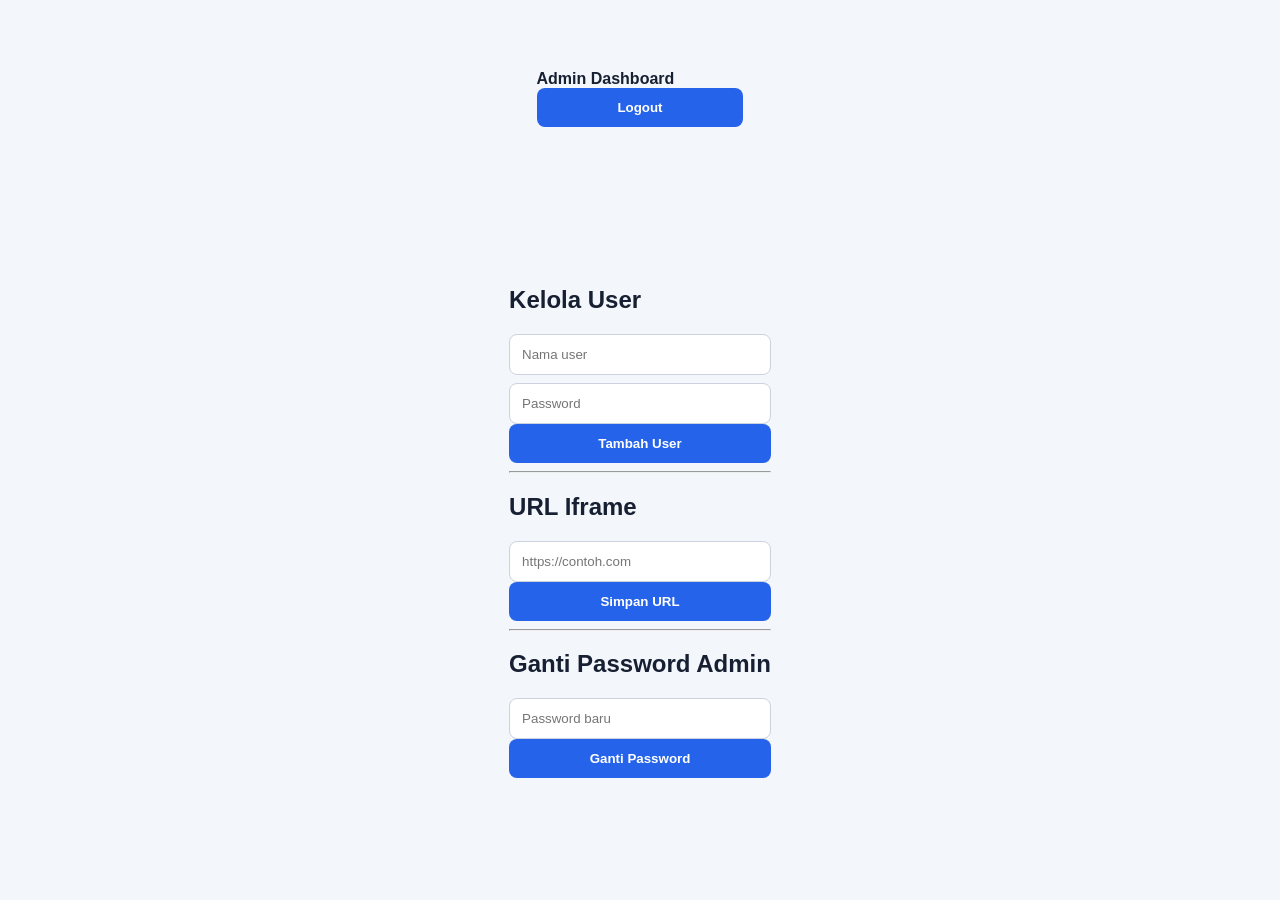
==== admin.html @ c2f26271 "Add admin dashboard UI" ====
<!doctype html><html lang="id"><head><meta charset="UTF-8"><meta name="viewport" content="width=device-width,initial-scale=1"><title>Admin</title><link rel="stylesheet" href="style.css"></head><body class="page"><header><strong>Admin Dashboard</strong><button id="logout">Logout</button></header><main class="panel"><h2>Kelola User</h2><form id="add"><input id="newUser" placeholder="Nama user" required><input id="newPass" type="password" placeholder="Password" required><button>Tambah User</button></form><div id="users"></div><hr><h2>URL Iframe</h2><form id="iframe"><input id="url" type="url" placeholder="https://contoh.com" required><button>Simpan URL</button></form><hr><h2>Ganti Password Admin</h2><form id="adminpass"><input id="adminPass" type="password" placeholder="Password baru" required><button>Ganti Password</button></form><p id="msg"></p></main><script>const msg=document.getElementById('msg');async function init(){const r=await fetch('/api/me');const d=await r.json();if(!d.authenticated||d.user.role!=='admin')return location='/';loadUsers();}async function loadUsers(){const r=await fetch('/api/admin/users');const a=await r.json();document.getElementById('users').innerHTML=a.map(u=>`<div class="user"><b>${u.username}</b> <small>${u.role}</small> <button onclick="toggleUser(${u.id},${!u.active})">${u.active?'Nonaktifkan':'Aktifkan'}</button> ${u.role==='user'?`<button onclick="changePass(${u.id})">Ganti Password</button><button onclick="delUser(${u.id})">Hapus</button>`:''}</div>`).join('');}async function toggleUser(id,active){await fetch('/api/admin/users/'+id,{method:'PUT',headers:{'content-type':'application/json'},body:JSON.stringify({active})});loadUsers()}async function changePass(id){const p=prompt('Password baru:');if(!p)return;const r=await fetch('/api/admin/users/'+id+'/password',{method:'POST',headers:{'content-type':'application/json'},body:JSON.stringify({password:p})});msg.textContent=r.ok?'Password user berhasil diganti':'Gagal mengganti password';}async function delUser(id){if(confirm('Hapus user ini?')){await fetch('/api/admin/users/'+id,{method:'DELETE'});loadUsers()}}document.getElementById('add').onsubmit=async e=>{e.preventDefault();const r=await fetch('/api/admin/users',{method:'POST',headers:{'content-type':'application/json'},body:JSON.stringify({username:newUser.value,password:newPass.value})});msg.textContent=r.ok?'User dibuat':'Gagal membuat user';if(r.ok){e.target.reset();loadUsers()}};document.getElementById('iframe').onsubmit=async e=>{e.preventDefault();const r=await fetch('/api/admin/iframe',{method:'PUT',headers:{'content-type':'application/json'},body:JSON.stringify({url:url.value})});msg.textContent=r.ok?'URL iframe disimpan':'Gagal menyimpan URL'};document.getElementById('adminpass').onsubmit=async e=>{e.preventDefault();const r=await fetch('/api/admin/users/1/password',{method:'POST',headers:{'content-type':'application/json'},body:JSON.stringify({password:adminPass.value})});msg.textContent=r.ok?'Password admin berhasil diganti':'Gagal mengganti password';e.target.reset()};document.getElementById('logout').onclick=async()=>{await fetch('/api/logout',{method:'POST'});location='/'};init();</script></body></html>
---- style.css ----
*{box-sizing:border-box}body{margin:0;font-family:Arial,sans-serif;background:#f3f6fa;color:#172033;min-height:100vh;display:grid;place-items:center}.card{width:min(420px,92vw);background:#fff;padding:32px;border-radius:16px;box-shadow:0 10px 30px #0001}h1{margin-top:0}label{display:block;font-weight:600;margin:16px 0}input{display:block;width:100%;margin-top:8px;padding:12px;border:1px solid #ccd3df;border-radius:8px}button{width:100%;padding:12px;border:0;border-radius:8px;background:#2563eb;color:#fff;font-weight:700;cursor:pointer}#msg{min-height:20px}
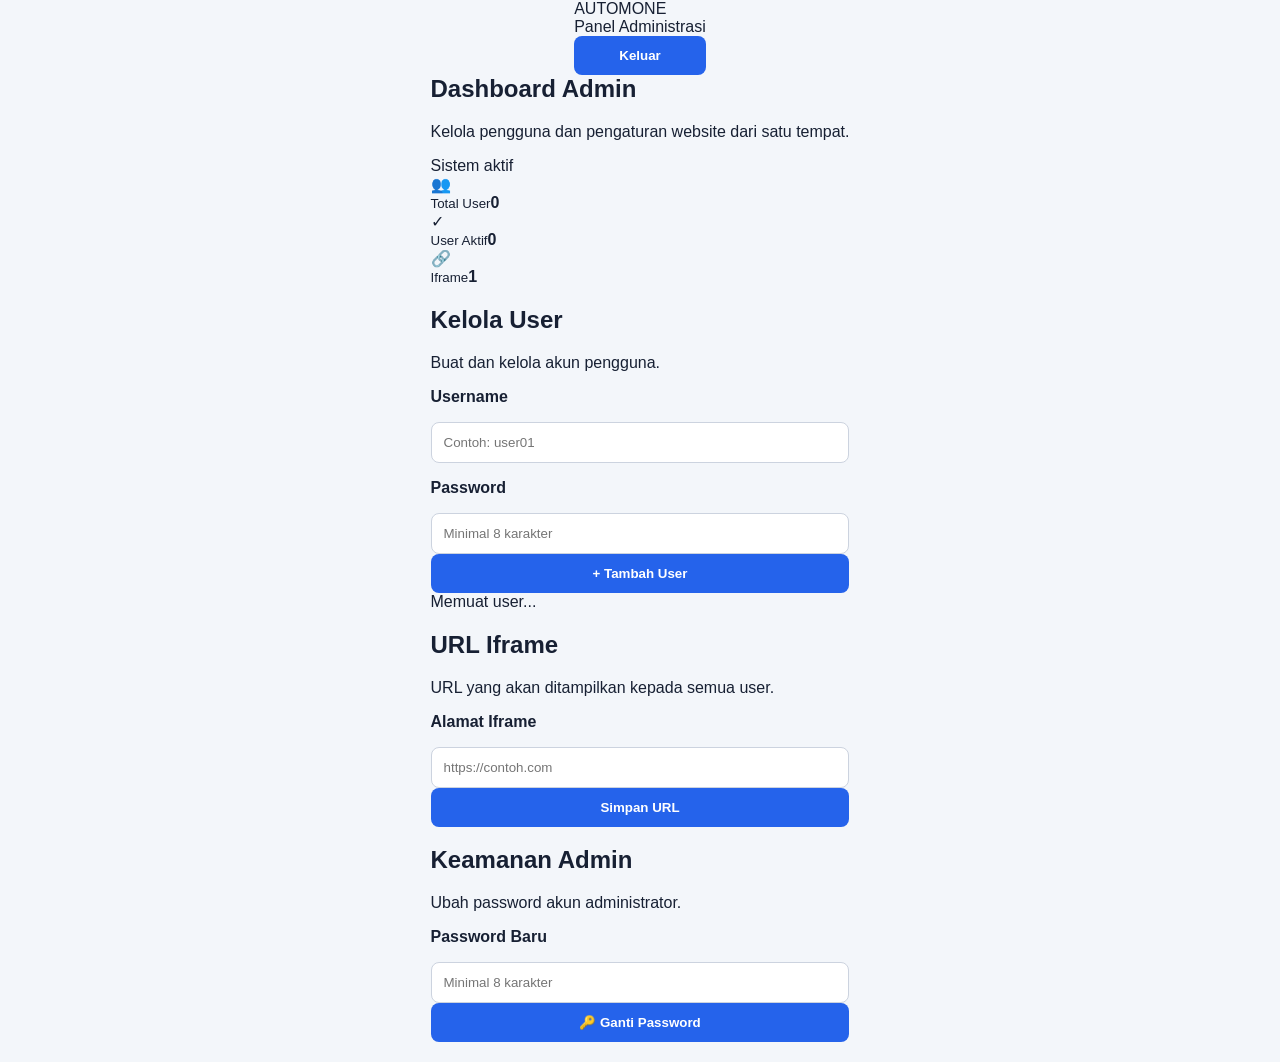
==== commit b5460904: "Perbarui tampilan admin agar lebih mudah digunakan" ====
--- a/admin.html
+++ b/admin.html
@@ -1 +1,84 @@
-<!doctype html><html lang="id"><head><meta charset="UTF-8"><meta name="viewport" content="width=device-width,initial-scale=1"><title>Admin</title><link rel="stylesheet" href="style.css"></head><body class="page"><header><strong>Admin Dashboard</strong><button id="logout">Logout</button></header><main class="panel"><h2>Kelola User</h2><form id="add"><input id="newUser" placeholder="Nama user" required><input id="newPass" type="password" placeholder="Password" required><button>Tambah User</button></form><div id="users"></div><hr><h2>URL Iframe</h2><form id="iframe"><input id="url" type="url" placeholder="https://contoh.com" required><button>Simpan URL</button></form><hr><h2>Ganti Password Admin</h2><form id="adminpass"><input id="adminPass" type="password" placeholder="Password baru" required><button>Ganti Password</button></form><p id="msg"></p></main><script>const msg=document.getElementById('msg');async function init(){const r=await fetch('/api/me');const d=await r.json();if(!d.authenticated||d.user.role!=='admin')return location='/';loadUsers();}async function loadUsers(){const r=await fetch('/api/admin/users');const a=await r.json();document.getElementById('users').innerHTML=a.map(u=>`<div class="user"><b>${u.username}</b> <small>${u.role}</small> <button onclick="toggleUser(${u.id},${!u.active})">${u.active?'Nonaktifkan':'Aktifkan'}</button> ${u.role==='user'?`<button onclick="changePass(${u.id})">Ganti Password</button><button onclick="delUser(${u.id})">Hapus</button>`:''}</div>`).join('');}async function toggleUser(id,active){await fetch('/api/admin/users/'+id,{method:'PUT',headers:{'content-type':'application/json'},body:JSON.stringify({active})});loadUsers()}async function changePass(id){const p=prompt('Password baru:');if(!p)return;const r=await fetch('/api/admin/users/'+id+'/password',{method:'POST',headers:{'content-type':'application/json'},body:JSON.stringify({password:p})});msg.textContent=r.ok?'Password user berhasil diganti':'Gagal mengganti password';}async function delUser(id){if(confirm('Hapus user ini?')){await fetch('/api/admin/users/'+id,{method:'DELETE'});loadUsers()}}document.getElementById('add').onsubmit=async e=>{e.preventDefault();const r=await fetch('/api/admin/users',{method:'POST',headers:{'content-type':'application/json'},body:JSON.stringify({username:newUser.value,password:newPass.value})});msg.textContent=r.ok?'User dibuat':'Gagal membuat user';if(r.ok){e.target.reset();loadUsers()}};document.getElementById('iframe').onsubmit=async e=>{e.preventDefault();const r=await fetch('/api/admin/iframe',{method:'PUT',headers:{'content-type':'application/json'},body:JSON.stringify({url:url.value})});msg.textContent=r.ok?'URL iframe disimpan':'Gagal menyimpan URL'};document.getElementById('adminpass').onsubmit=async e=>{e.preventDefault();const r=await fetch('/api/admin/users/1/password',{method:'POST',headers:{'content-type':'application/json'},body:JSON.stringify({password:adminPass.value})});msg.textContent=r.ok?'Password admin berhasil diganti':'Gagal mengganti password';e.target.reset()};document.getElementById('logout').onclick=async()=>{await fetch('/api/logout',{method:'POST'});location='/'};init();</script></body></html>+<!doctype html>
+<html lang="id">
+<head>
+<meta charset="UTF-8">
+<meta name="viewport" content="width=device-width,initial-scale=1">
+<title>Automone — Admin Dashboard</title>
+<link rel="stylesheet" href="style.css">
+</head>
+<body class="admin-page">
+<header class="admin-header">
+  <div>
+    <div class="brand">AUTOMONE</div>
+    <div class="header-subtitle">Panel Administrasi</div>
+  </div>
+  <button id="logout" class="btn btn-outline">Keluar</button>
+</header>
+
+<main class="admin-main">
+  <section class="welcome">
+    <div>
+      <h1>Dashboard Admin</h1>
+      <p>Kelola pengguna dan pengaturan website dari satu tempat.</p>
+    </div>
+    <div class="status"><span></span> Sistem aktif</div>
+  </section>
+
+  <section class="stats">
+    <div class="stat-card"><div class="stat-icon">👥</div><div><small>Total User</small><strong id="totalUsers">0</strong></div></div>
+    <div class="stat-card"><div class="stat-icon">✓</div><div><small>User Aktif</small><strong id="activeUsers">0</strong></div></div>
+    <div class="stat-card"><div class="stat-icon">🔗</div><div><small>Iframe</small><strong>1</strong></div></div>
+  </section>
+
+  <div class="grid">
+    <section class="admin-card">
+      <div class="card-title"><div><h2>Kelola User</h2><p>Buat dan kelola akun pengguna.</p></div></div>
+      <form id="add" class="add-user-form">
+        <div><label for="newUser">Username</label><input id="newUser" placeholder="Contoh: user01" required></div>
+        <div><label for="newPass">Password</label><input id="newPass" type="password" placeholder="Minimal 8 karakter" minlength="8" required></div>
+        <button class="btn btn-primary" type="submit">+ Tambah User</button>
+      </form>
+      <div id="users" class="user-list"><div class="loading">Memuat user...</div></div>
+    </section>
+
+    <div class="side-column">
+      <section class="admin-card">
+        <div class="card-title"><div><h2>URL Iframe</h2><p>URL yang akan ditampilkan kepada semua user.</p></div></div>
+        <form id="iframe">
+          <label for="url">Alamat Iframe</label>
+          <input id="url" type="url" placeholder="https://contoh.com" required>
+          <button class="btn btn-primary" type="submit">Simpan URL</button>
+        </form>
+      </section>
+
+      <section class="admin-card">
+        <div class="card-title"><div><h2>Keamanan Admin</h2><p>Ubah password akun administrator.</p></div></div>
+        <form id="adminpass">
+          <label for="adminPass">Password Baru</label>
+          <input id="adminPass" type="password" placeholder="Minimal 8 karakter" minlength="8" required>
+          <button class="btn btn-secondary" type="submit">🔑 Ganti Password</button>
+        </form>
+      </section>
+    </div>
+  </div>
+  <div id="msg" class="message"></div>
+</main>
+
+<script>
+const msg=document.getElementById('msg');
+function showMsg(text,ok=false){msg.textContent=text;msg.className='message '+(ok?'success':'error');setTimeout(()=>msg.textContent='',4000)}
+async function init(){const r=await fetch('/api/me');const d=await r.json();if(!d.authenticated||d.user.role!=='admin')return location='/';loadUsers();loadIframe()}
+async function loadUsers(){const r=await fetch('/api/admin/users');const a=await r.json();if(!Array.isArray(a)){showMsg('Gagal memuat daftar user');return}document.getElementById('totalUsers').textContent=a.filter(u=>u.role==='user').length;document.getElementById('activeUsers').textContent=a.filter(u=>u.role==='user'&&u.active).length;const users=a.filter(u=>u.role==='user');document.getElementById('users').innerHTML=users.length?users.map(u=>`<div class="user-row"><div class="user-info"><div class="avatar">${u.username.charAt(0).toUpperCase()}</div><div><b>${escapeHtml(u.username)}</b><small>${u.active?'● Aktif':'● Nonaktif'}</small></div></div><div class="user-actions"><button class="mini ${u.active?'danger':'success-btn'}" onclick="toggleUser(${u.id},${!u.active})">${u.active?'Nonaktifkan':'Aktifkan'}</button><button class="mini" onclick="changePass(${u.id})">Password</button><button class="mini danger" onclick="delUser(${u.id})">Hapus</button></div></div>`).join(''):'<div class="empty">Belum ada user. Gunakan formulir di atas untuk membuat user pertama.</div>'}
+async function loadIframe(){const r=await fetch('/api/iframe');if(r.ok){const d=await r.json();document.getElementById('url').value=d.url||''}}
+function escapeHtml(s){return String(s).replace(/[&<>'"]/g,c=>({'&':'&amp;','<':'&lt;','>':'&gt;',"'":'&#39;','"':'&quot;'}[c]))}
+async function toggleUser(id,active){const r=await fetch('/api/admin/users/'+id,{method:'PUT',headers:{'content-type':'application/json'},body:JSON.stringify({active})});showMsg(r.ok?(active?'User diaktifkan':'User dinonaktifkan'):'Gagal mengubah status',r.ok);if(r.ok)loadUsers()}
+async function changePass(id){const p=prompt('Masukkan password baru user (minimal 8 karakter):');if(!p)return;if(p.length<8)return showMsg('Password minimal 8 karakter');const r=await fetch('/api/admin/users/'+id+'/password',{method:'POST',headers:{'content-type':'application/json'},body:JSON.stringify({password:p})});showMsg(r.ok?'Password user berhasil diganti':'Gagal mengganti password',r.ok)}
+async function delUser(id){if(!confirm('Yakin ingin menghapus user ini? Tindakan ini tidak dapat dibatalkan.'))return;const r=await fetch('/api/admin/users/'+id,{method:'DELETE'});showMsg(r.ok?'User berhasil dihapus':'Gagal menghapus user',r.ok);if(r.ok)loadUsers()}
+document.getElementById('add').onsubmit=async e=>{e.preventDefault();const r=await fetch('/api/admin/users',{method:'POST',headers:{'content-type':'application/json'},body:JSON.stringify({username:newUser.value,password:newPass.value})});showMsg(r.ok?'User berhasil dibuat':'Gagal membuat user',r.ok);if(r.ok){e.target.reset();loadUsers()}}
+document.getElementById('iframe').onsubmit=async e=>{e.preventDefault();const r=await fetch('/api/admin/iframe',{method:'PUT',headers:{'content-type':'application/json'},body:JSON.stringify({url:url.value})});showMsg(r.ok?'URL iframe berhasil disimpan':'Gagal menyimpan URL',r.ok)}
+document.getElementById('adminpass').onsubmit=async e=>{e.preventDefault();const me=await fetch('/api/me').then(r=>r.json());const users=await fetch('/api/admin/users').then(r=>r.json());const admin=users.find(u=>u.username===me.user.username);if(!admin)return showMsg('Admin tidak ditemukan');const r=await fetch('/api/admin/users/'+admin.id+'/password',{method:'POST',headers:{'content-type':'application/json'},body:JSON.stringify({password:adminPass.value})});showMsg(r.ok?'Password admin berhasil diganti.':'Gagal mengganti password',r.ok);if(r.ok)e.target.reset()}
+document.getElementById('logout').onclick=async()=>{await fetch('/api/logout',{method:'POST'});location='/'};
+init();
+</script>
+</body>
+</html>
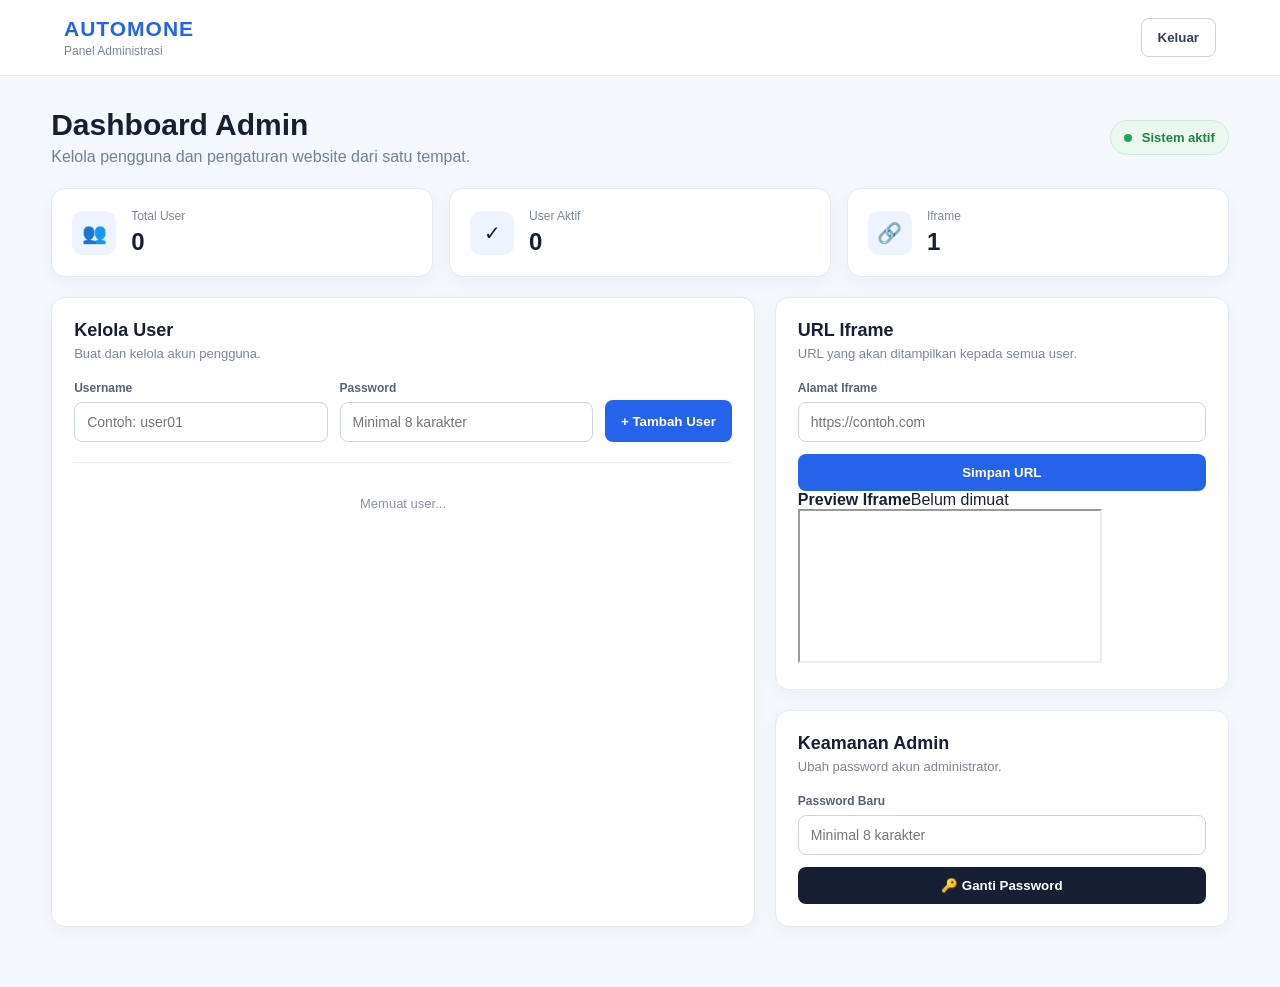
==== commit 568c0c16: "Tambah preview iframe di Admin Dashboard" ====
--- a/admin.html
+++ b/admin.html
@@ -49,6 +49,8 @@
           <input id="url" type="url" placeholder="https://contoh.com" required>
           <button class="btn btn-primary" type="submit">Simpan URL</button>
         </form>
+        <div class="preview-head"><strong>Preview Iframe</strong><span id="previewStatus">Belum dimuat</span></div>
+        <div class="iframe-preview"><iframe id="previewFrame" title="Preview Iframe" loading="lazy" referrerpolicy="strict-origin-when-cross-origin"></iframe></div>
       </section>
 
       <section class="admin-card">
@@ -68,14 +70,15 @@
 const msg=document.getElementById('msg');
 function showMsg(text,ok=false){msg.textContent=text;msg.className='message '+(ok?'success':'error');setTimeout(()=>msg.textContent='',4000)}
 async function init(){const r=await fetch('/api/me');const d=await r.json();if(!d.authenticated||d.user.role!=='admin')return location='/';loadUsers();loadIframe()}
-async function loadUsers(){const r=await fetch('/api/admin/users');const a=await r.json();if(!Array.isArray(a)){showMsg('Gagal memuat daftar user');return}document.getElementById('totalUsers').textContent=a.filter(u=>u.role==='user').length;document.getElementById('activeUsers').textContent=a.filter(u=>u.role==='user'&&u.active).length;const users=a.filter(u=>u.role==='user');document.getElementById('users').innerHTML=users.length?users.map(u=>`<div class="user-row"><div class="user-info"><div class="avatar">${u.username.charAt(0).toUpperCase()}</div><div><b>${escapeHtml(u.username)}</b><small>${u.active?'● Aktif':'● Nonaktif'}</small></div></div><div class="user-actions"><button class="mini ${u.active?'danger':'success-btn'}" onclick="toggleUser(${u.id},${!u.active})">${u.active?'Nonaktifkan':'Aktifkan'}</button><button class="mini" onclick="changePass(${u.id})">Password</button><button class="mini danger" onclick="delUser(${u.id})">Hapus</button></div></div>`).join(''):'<div class="empty">Belum ada user. Gunakan formulir di atas untuk membuat user pertama.</div>'}
-async function loadIframe(){const r=await fetch('/api/iframe');if(r.ok){const d=await r.json();document.getElementById('url').value=d.url||''}}
+async function loadUsers(){const r=await fetch('/api/admin/users');const a=await r.json();if(!Array.isArray(a)){showMsg('Gagal memuat daftar user');return}document.getElementById('totalUsers').textContent=a.filter(u=>u.role==='user').length;document.getElementById('activeUsers').textContent=a.filter(u=>u.role==='user'&&u.active).length;const users=a.filter(u=>u.role==='user');document.getElementById('users').innerHTML=users.length?users.map(u=>`<div class="user-row"><div class="user-info"><div class="avatar">${u.username.charAt(0).toUpperCase()}</div><div><b>${escapeHtml(u.username)}</b><small class="${u.active?'user-active':'user-inactive'}">${u.active?'● Aktif':'● Nonaktif'}</small></div></div><div class="user-actions"><button class="mini ${u.active?'danger':'success-btn'}" onclick="toggleUser(${u.id},${!u.active})">${u.active?'Nonaktifkan':'Aktifkan'}</button><button class="mini" onclick="changePass(${u.id})">Password</button><button class="mini danger" onclick="delUser(${u.id})">Hapus</button></div></div>`).join(''):'<div class="empty">Belum ada user. Gunakan formulir di atas untuk membuat user pertama.</div>'}
+async function loadIframe(){const r=await fetch('/api/iframe');if(r.ok){const d=await r.json();document.getElementById('url').value=d.url||'';setPreview(d.url||'')}}
+function setPreview(value){const frame=document.getElementById('previewFrame');const status=document.getElementById('previewStatus');if(!value){frame.removeAttribute('src');status.textContent='Belum dimuat';return}frame.src=value;status.textContent='Memuat...';frame.onload=()=>status.textContent='Aktif';frame.onerror=()=>status.textContent='Tidak dapat dimuat'}
 function escapeHtml(s){return String(s).replace(/[&<>'"]/g,c=>({'&':'&amp;','<':'&lt;','>':'&gt;',"'":'&#39;','"':'&quot;'}[c]))}
 async function toggleUser(id,active){const r=await fetch('/api/admin/users/'+id,{method:'PUT',headers:{'content-type':'application/json'},body:JSON.stringify({active})});showMsg(r.ok?(active?'User diaktifkan':'User dinonaktifkan'):'Gagal mengubah status',r.ok);if(r.ok)loadUsers()}
 async function changePass(id){const p=prompt('Masukkan password baru user (minimal 8 karakter):');if(!p)return;if(p.length<8)return showMsg('Password minimal 8 karakter');const r=await fetch('/api/admin/users/'+id+'/password',{method:'POST',headers:{'content-type':'application/json'},body:JSON.stringify({password:p})});showMsg(r.ok?'Password user berhasil diganti':'Gagal mengganti password',r.ok)}
 async function delUser(id){if(!confirm('Yakin ingin menghapus user ini? Tindakan ini tidak dapat dibatalkan.'))return;const r=await fetch('/api/admin/users/'+id,{method:'DELETE'});showMsg(r.ok?'User berhasil dihapus':'Gagal menghapus user',r.ok);if(r.ok)loadUsers()}
 document.getElementById('add').onsubmit=async e=>{e.preventDefault();const r=await fetch('/api/admin/users',{method:'POST',headers:{'content-type':'application/json'},body:JSON.stringify({username:newUser.value,password:newPass.value})});showMsg(r.ok?'User berhasil dibuat':'Gagal membuat user',r.ok);if(r.ok){e.target.reset();loadUsers()}}
-document.getElementById('iframe').onsubmit=async e=>{e.preventDefault();const r=await fetch('/api/admin/iframe',{method:'PUT',headers:{'content-type':'application/json'},body:JSON.stringify({url:url.value})});showMsg(r.ok?'URL iframe berhasil disimpan':'Gagal menyimpan URL',r.ok)}
+document.getElementById('iframe').onsubmit=async e=>{e.preventDefault();const value=url.value.trim();setPreview(value);const r=await fetch('/api/admin/iframe',{method:'PUT',headers:{'content-type':'application/json'},body:JSON.stringify({url:value})});showMsg(r.ok?'URL iframe berhasil disimpan':'Gagal menyimpan URL',r.ok)}
 document.getElementById('adminpass').onsubmit=async e=>{e.preventDefault();const me=await fetch('/api/me').then(r=>r.json());const users=await fetch('/api/admin/users').then(r=>r.json());const admin=users.find(u=>u.username===me.user.username);if(!admin)return showMsg('Admin tidak ditemukan');const r=await fetch('/api/admin/users/'+admin.id+'/password',{method:'POST',headers:{'content-type':'application/json'},body:JSON.stringify({password:adminPass.value})});showMsg(r.ok?'Password admin berhasil diganti.':'Gagal mengganti password',r.ok);if(r.ok)e.target.reset()}
 document.getElementById('logout').onclick=async()=>{await fetch('/api/logout',{method:'POST'});location='/'};
 init();
--- a/style.css
+++ b/style.css
@@ -1 +1 @@
-*{box-sizing:border-box}body{margin:0;font-family:Arial,sans-serif;background:#f3f6fa;color:#172033;min-height:100vh;display:grid;place-items:center}.card{width:min(420px,92vw);background:#fff;padding:32px;border-radius:16px;box-shadow:0 10px 30px #0001}h1{margin-top:0}label{display:block;font-weight:600;margin:16px 0}input{display:block;width:100%;margin-top:8px;padding:12px;border:1px solid #ccd3df;border-radius:8px}button{width:100%;padding:12px;border:0;border-radius:8px;background:#2563eb;color:#fff;font-weight:700;cursor:pointer}#msg{min-height:20px}+*{box-sizing:border-box}body{margin:0;font-family:Arial,sans-serif;color:#172033}.admin-page{background:#f4f7fb;min-height:100vh;display:block}.admin-header{height:76px;background:#fff;border-bottom:1px solid #e5eaf1;display:flex;align-items:center;justify-content:space-between;padding:0 5%;position:sticky;top:0;z-index:10}.brand{font-size:21px;font-weight:800;letter-spacing:1px;color:#2563eb}.header-subtitle{font-size:12px;color:#7b8798;margin-top:3px}.admin-main{width:min(1180px,92%);margin:32px auto 60px}.welcome{display:flex;align-items:center;justify-content:space-between;margin-bottom:22px}.welcome h1{margin:0 0 6px;font-size:30px}.welcome p{margin:0;color:#718096}.status{background:#eaf8ef;color:#208344;border:1px solid #ccebd7;padding:9px 13px;border-radius:20px;font-size:13px;font-weight:700}.status span{display:inline-block;width:8px;height:8px;background:#22a559;border-radius:50%;margin-right:6px}.stats{display:grid;grid-template-columns:repeat(3,1fr);gap:16px;margin-bottom:20px}.stat-card{background:#fff;border:1px solid #e5eaf1;border-radius:14px;padding:20px;display:flex;align-items:center;gap:15px;box-shadow:0 5px 18px #1720330a}.stat-icon{width:44px;height:44px;border-radius:11px;background:#eef4ff;display:grid;place-items:center;font-size:20px}.stat-card small{display:block;color:#7b8798;font-size:12px;margin-bottom:5px}.stat-card strong{font-size:24px}.grid{display:grid;grid-template-columns:1.55fr 1fr;gap:20px}.side-column{display:grid;gap:20px;align-content:start}.admin-card{background:#fff;border:1px solid #e5eaf1;border-radius:14px;padding:22px;box-shadow:0 5px 18px #1720330a}.card-title{margin-bottom:20px}.card-title h2{font-size:18px;margin:0 0 5px}.card-title p{font-size:13px;color:#7b8798;margin:0}.add-user-form{display:grid;grid-template-columns:1fr 1fr auto;gap:12px;align-items:end;padding-bottom:20px;border-bottom:1px solid #edf0f4}.add-user-form>div{min-width:0}label{display:block;font-size:12px;font-weight:700;color:#566276;margin-bottom:7px}input{display:block;width:100%;padding:11px 12px;border:1px solid #ccd5e2;border-radius:8px;background:#fff;font-size:14px;outline:none}input:focus{border-color:#2563eb;box-shadow:0 0 0 3px #2563eb18}.btn{padding:11px 16px;border:0;border-radius:8px;font-weight:700;cursor:pointer;white-space:nowrap}.btn-primary{background:#2563eb;color:#fff}.btn-secondary{background:#172033;color:#fff;width:100%;margin-top:12px}.btn-outline{background:#fff;color:#334155;border:1px solid #cbd5e1}.add-user-form .btn{height:42px}.admin-card form>.btn{width:100%;margin-top:12px}.user-list{margin-top:5px}.user-row{display:flex;justify-content:space-between;align-items:center;gap:12px;padding:14px 0;border-bottom:1px solid #edf0f4}.user-row:last-child{border-bottom:0}.user-info{display:flex;align-items:center;gap:11px;min-width:0}.avatar{width:38px;height:38px;border-radius:50%;background:#eaf0ff;color:#2563eb;display:grid;place-items:center;font-weight:800}.user-info b{display:block;white-space:nowrap;overflow:hidden;text-overflow:ellipsis}.user-info small{display:block;font-size:11px;color:#22a559;margin-top:3px}.user-info small::first-letter{color:#22a559}.user-actions{display:flex;gap:6px;flex-wrap:wrap;justify-content:flex-end}.mini{padding:7px 9px;border:1px solid #d5dce7;border-radius:7px;background:#fff;color:#334155;font-size:11px;font-weight:700;cursor:pointer}.mini:hover{background:#f5f7fa}.mini.danger{color:#c0392b}.mini.success-btn{color:#18834a}.empty,.loading{padding:28px 10px;text-align:center;color:#8792a3;font-size:13px}.message{position:fixed;right:22px;bottom:22px;padding:13px 17px;border-radius:9px;background:#172033;color:#fff;font-weight:700;font-size:13px;box-shadow:0 8px 25px #0002;z-index:20}.message:empty{display:none}.message.success{background:#18834a}.message.error{background:#c0392b}@media(max-width:850px){.grid{grid-template-columns:1fr}.stats{grid-template-columns:repeat(3,1fr)}.add-user-form{grid-template-columns:1fr 1fr}.add-user-form .btn{grid-column:1/-1}.welcome{align-items:flex-start;gap:15px}.status{white-space:nowrap}}@media(max-width:600px){.admin-header{padding:0 4%;height:68px}.admin-main{width:94%;margin-top:22px}.welcome{display:block}.status{display:inline-block;margin-top:14px}.stats{grid-template-columns:1fr}.stat-card{padding:15px}.add-user-form{grid-template-columns:1fr}.add-user-form .btn{grid-column:auto}.user-row{align-items:flex-start;flex-direction:column}.user-actions{justify-content:flex-start}.admin-card{padding:17px}.welcome h1{font-size:25px}}
